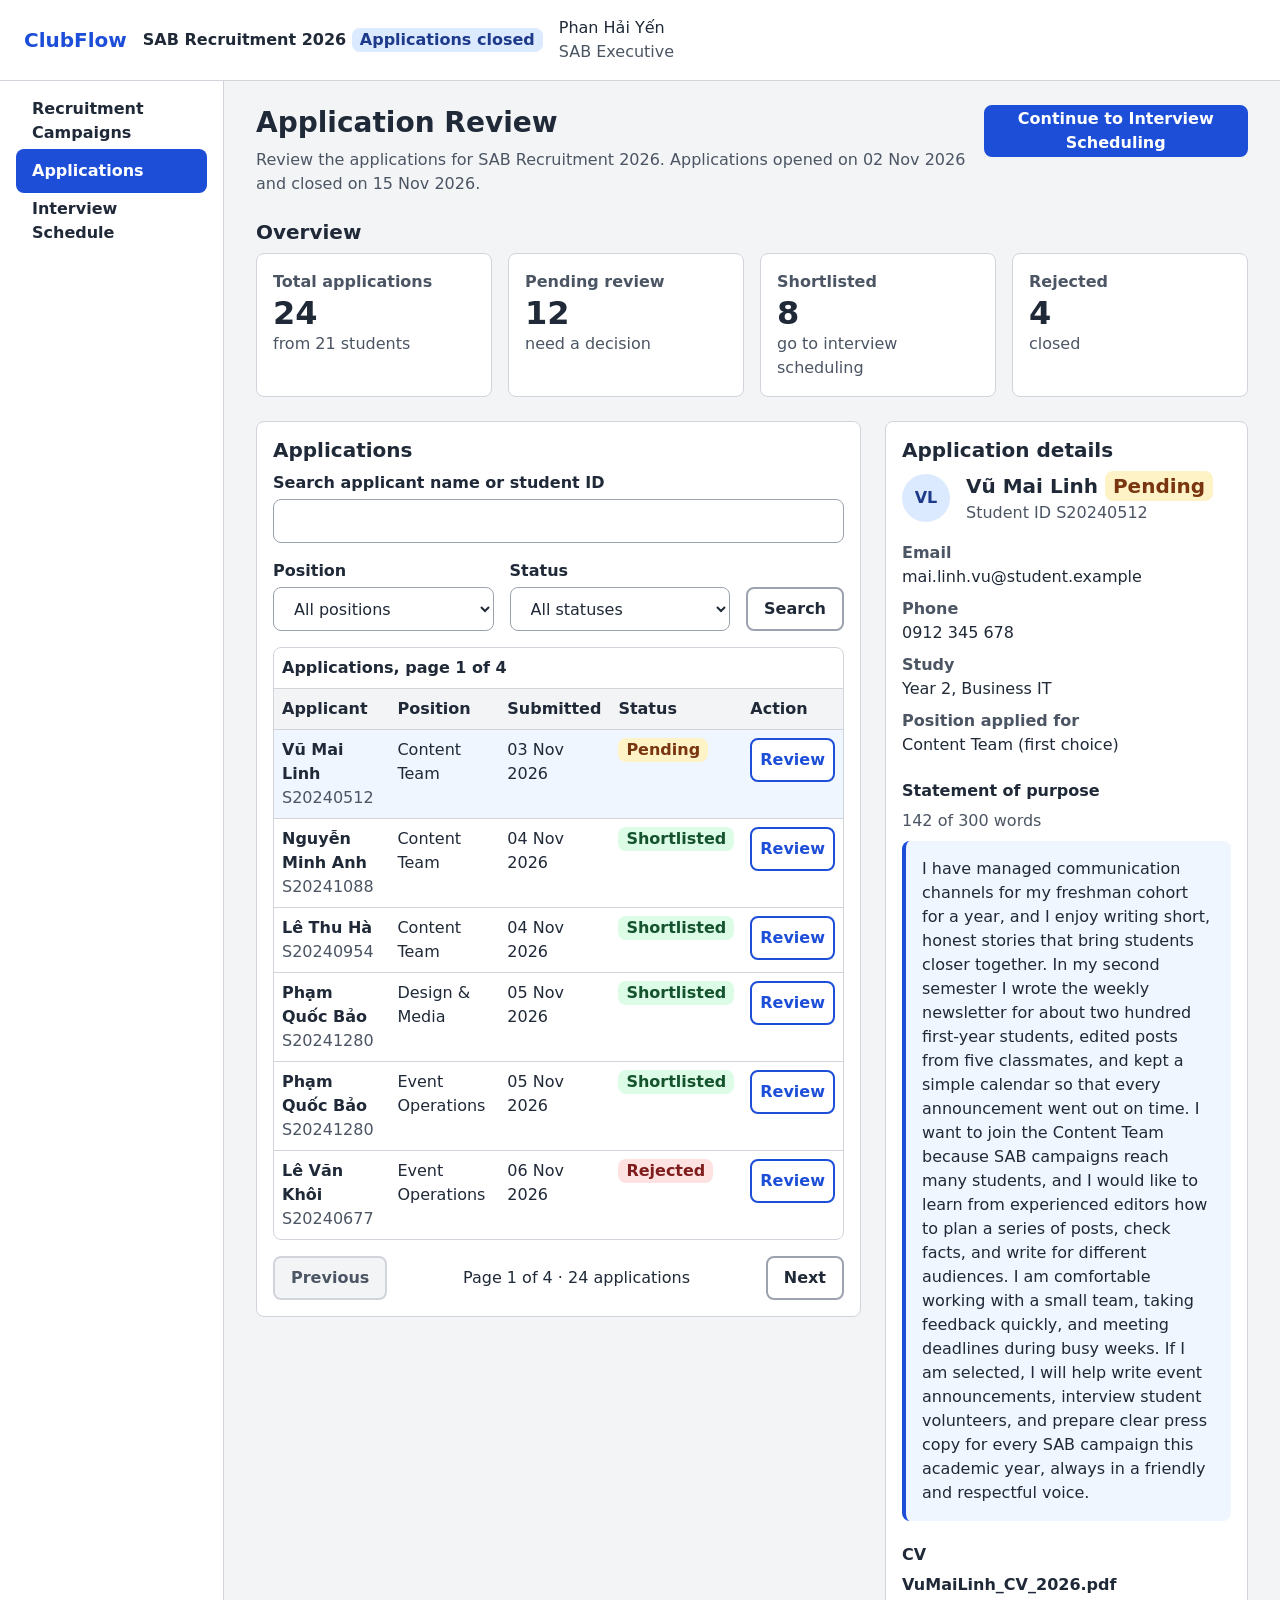
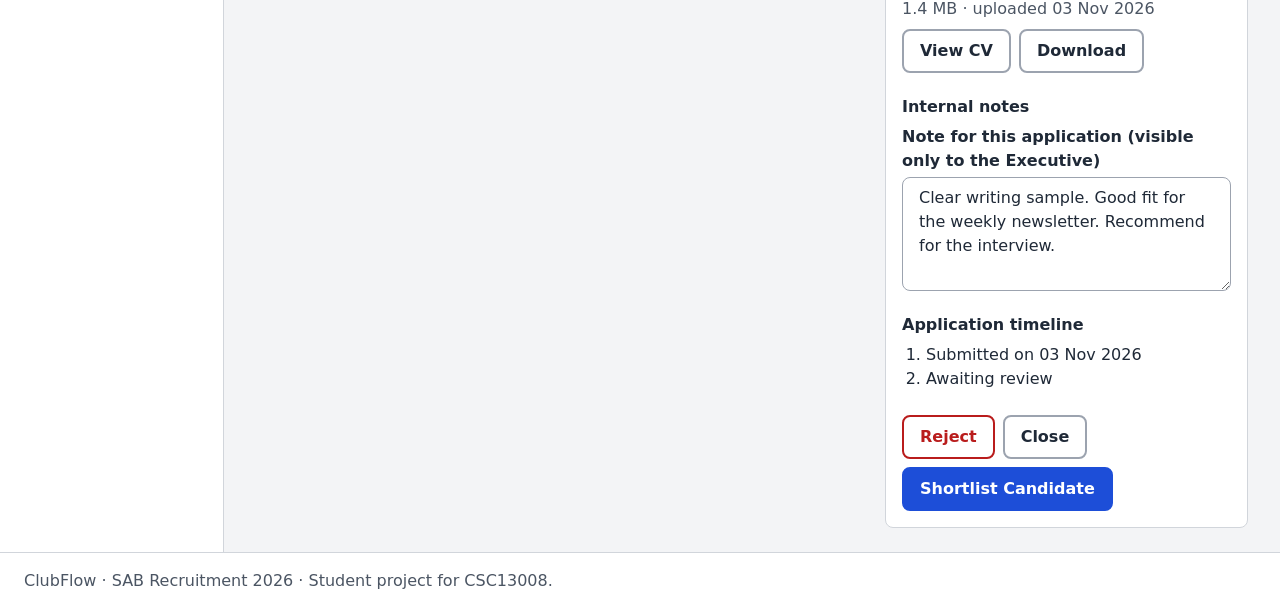
==== applications.html @ 3f6d78a5 "feat(applications): add applications.html layout and base CSS framework" ====
<!DOCTYPE html>
<html lang="en">
<head>
  <meta charset="utf-8">
  <meta name="viewport" content="width=device-width, initial-scale=1">
  <title>Application Review — ClubFlow</title>
  <link rel="stylesheet" href="css/styles.css">
</head>
<body>
  <header class="app-header">
    <p class="brand">ClubFlow</p>
    <p class="campaign-name">SAB Recruitment 2026 <span class="badge badge-info">Applications closed</span></p>
    <p class="user">Phan Hải Yến <span class="user-role">SAB Executive</span></p>
  </header>

  <nav class="app-nav" aria-label="Main">
    <ul class="nav-list">
      <li><a class="nav-link" href="index.html">Recruitment Campaigns</a></li>
      <li><a class="nav-link" href="applications.html" aria-current="page">Applications</a></li>
      <li><a class="nav-link" href="schedule.html">Interview Schedule</a></li>
    </ul>
  </nav>

  <main class="app-main">
    <div class="page-title">
      <div>
        <h1>Application Review</h1>
        <p class="lead">Review the applications for SAB Recruitment 2026. Applications opened on 02 Nov 2026 and closed on 15 Nov 2026.</p>
      </div>
      <a class="button button-primary" href="schedule.html">Continue to Interview Scheduling</a>
    </div>

    <section aria-labelledby="overview-title">
      <h2 id="overview-title">Overview</h2>
      <dl class="stats">
        <div class="card stat">
          <dt>Total applications</dt>
          <dd class="stat-value">24</dd>
          <dd class="stat-note">from 21 students</dd>
        </div>
        <div class="card stat">
          <dt>Pending review</dt>
          <dd class="stat-value">12</dd>
          <dd class="stat-note">need a decision</dd>
        </div>
        <div class="card stat">
          <dt>Shortlisted</dt>
          <dd class="stat-value">8</dd>
          <dd class="stat-note">go to interview scheduling</dd>
        </div>
        <div class="card stat">
          <dt>Rejected</dt>
          <dd class="stat-value">4</dd>
          <dd class="stat-note">closed</dd>
        </div>
      </dl>
    </section>

    <div class="review">
      <section class="review-list card" aria-labelledby="list-title">
        <h2 id="list-title">Applications</h2>

        <form class="filters" role="search" aria-label="Filter applications">
          <div class="field">
            <label for="search">Search applicant name or student ID</label>
            <input id="search" name="search" type="search">
          </div>
          <div class="field">
            <label for="position">Position</label>
            <select id="position" name="position">
              <option>All positions</option>
              <option>Content Team</option>
              <option>Event Operations</option>
              <option>Design &amp; Media</option>
            </select>
          </div>
          <div class="field">
            <label for="status">Status</label>
            <select id="status" name="status">
              <option>All statuses</option>
              <option>Pending</option>
              <option>Shortlisted</option>
              <option>Rejected</option>
            </select>
          </div>
          <button class="button button-secondary" type="button">Search</button>
        </form>

        <div class="table-wrap" role="region" aria-labelledby="table-caption" tabindex="0">
          <table>
            <caption id="table-caption">Applications, page 1 of 4</caption>
            <thead>
              <tr>
                <th scope="col">Applicant</th>
                <th scope="col">Position</th>
                <th scope="col">Submitted</th>
                <th scope="col">Status</th>
                <th scope="col">Action</th>
              </tr>
            </thead>
            <tbody>
              <tr class="is-open">
                <th scope="row">Vũ Mai Linh<span class="cell-sub">S20240512</span></th>
                <td>Content Team</td>
                <td>03 Nov 2026</td>
                <td><span class="badge badge-pending">Pending</span></td>
                <td><button class="button button-small" type="button" aria-label="Review Vũ Mai Linh, Content Team">Review</button></td>
              </tr>
              <tr>
                <th scope="row">Nguyễn Minh Anh<span class="cell-sub">S20241088</span></th>
                <td>Content Team</td>
                <td>04 Nov 2026</td>
                <td><span class="badge badge-ok">Shortlisted</span></td>
                <td><button class="button button-small" type="button" aria-label="Review Nguyễn Minh Anh, Content Team">Review</button></td>
              </tr>
              <tr>
                <th scope="row">Lê Thu Hà<span class="cell-sub">S20240954</span></th>
                <td>Content Team</td>
                <td>04 Nov 2026</td>
                <td><span class="badge badge-ok">Shortlisted</span></td>
                <td><button class="button button-small" type="button" aria-label="Review Lê Thu Hà, Content Team">Review</button></td>
              </tr>
              <tr>
                <th scope="row">Phạm Quốc Bảo<span class="cell-sub">S20241280</span></th>
                <td>Design &amp; Media</td>
                <td>05 Nov 2026</td>
                <td><span class="badge badge-ok">Shortlisted</span></td>
                <td><button class="button button-small" type="button" aria-label="Review Phạm Quốc Bảo, Design and Media">Review</button></td>
              </tr>
              <tr>
                <th scope="row">Phạm Quốc Bảo<span class="cell-sub">S20241280</span></th>
                <td>Event Operations</td>
                <td>05 Nov 2026</td>
                <td><span class="badge badge-ok">Shortlisted</span></td>
                <td><button class="button button-small" type="button" aria-label="Review Phạm Quốc Bảo, Event Operations">Review</button></td>
              </tr>
              <tr>
                <th scope="row">Lê Văn Khôi<span class="cell-sub">S20240677</span></th>
                <td>Event Operations</td>
                <td>06 Nov 2026</td>
                <td><span class="badge badge-no">Rejected</span></td>
                <td><button class="button button-small" type="button" aria-label="Review Lê Văn Khôi, Event Operations">Review</button></td>
              </tr>
            </tbody>
          </table>
        </div>

        <nav class="pager" aria-label="Application pages">
          <button class="button button-secondary" type="button" disabled>Previous</button>
          <p class="pager-info">Page 1 of 4 · 24 applications</p>
          <button class="button button-secondary" type="button">Next</button>
        </nav>
      </section>

      <section class="review-detail card" aria-labelledby="detail-title">
        <h2 id="detail-title">Application details</h2>
        <div class="person">
          <span class="avatar" aria-hidden="true">VL</span>
          <div>
            <p class="person-name">Vũ Mai Linh <span class="badge badge-pending">Pending</span></p>
            <p class="person-id">Student ID S20240512</p>
          </div>
        </div>
        <dl class="facts">
          <div><dt>Email</dt><dd>mai.linh.vu@student.example</dd></div>
          <div><dt>Phone</dt><dd>0912 345 678</dd></div>
          <div><dt>Study</dt><dd>Year 2, Business IT</dd></div>
          <div><dt>Position applied for</dt><dd>Content Team (first choice)</dd></div>
        </dl>

        <h3>Statement of purpose</h3>
        <p class="meta">142 of 300 words</p>
        <blockquote class="statement">
          <p>I have managed communication channels for my freshman cohort for a year, and I enjoy writing short, honest stories that bring students closer together. In my second semester I wrote the weekly newsletter for about two hundred first-year students, edited posts from five classmates, and kept a simple calendar so that every announcement went out on time. I want to join the Content Team because SAB campaigns reach many students, and I would like to learn from experienced editors how to plan a series of posts, check facts, and write for different audiences. I am comfortable working with a small team, taking feedback quickly, and meeting deadlines during busy weeks. If I am selected, I will help write event announcements, interview student volunteers, and prepare clear press copy for every SAB campaign this academic year, always in a friendly and respectful voice.</p>
        </blockquote>

        <h3>CV</h3>
        <div class="file">
          <p class="file-name">VuMaiLinh_CV_2026.pdf <span class="meta">1.4 MB · uploaded 03 Nov 2026</span></p>
          <div class="file-actions">
            <button class="button button-secondary" type="button">View CV</button>
            <button class="button button-secondary" type="button">Download</button>
          </div>
        </div>

        <h3>Internal notes</h3>
        <div class="field">
          <label for="notes">Note for this application (visible only to the Executive)</label>
          <textarea id="notes" name="notes" rows="4">Clear writing sample. Good fit for the weekly newsletter. Recommend for the interview.</textarea>
        </div>

        <h3>Application timeline</h3>
        <ol class="timeline">
          <li>Submitted on 03 Nov 2026</li>
          <li>Awaiting review</li>
        </ol>

        <div class="actions">
          <button class="button button-danger" type="button">Reject</button>
          <button class="button button-secondary" type="button">Close</button>
          <button class="button button-primary" type="button">Shortlist Candidate</button>
        </div>
      </section>
    </div>
  </main>

  <footer class="app-footer">
    <p>ClubFlow · SAB Recruitment 2026 · Student project for CSC13008.</p>
  </footer>
</body>
</html>
---- css/styles.css ----
/* ClubFlow prototype styles. Plain CSS, mobile first (360 px base),
   breakpoints at 768 px and 1280 px (min-width only). */

/* 1. Tokens: one spacing scale and one set of colours */
:root {
  --space-1: 4px;
  --space-2: 8px;
  --space-3: 16px;
  --space-4: 24px;
  --space-5: 32px;
  --space-6: 48px;

  --color-bg: #f3f4f6;
  --color-surface: #ffffff;
  --color-text: #1f2937;
  --color-muted: #4b5563;
  --color-border: #9ca3af;
  --color-line: #d1d5db;
  --color-primary: #1d4ed8;
  --color-primary-dark: #1e40af;
  --color-on-primary: #ffffff;
  --color-danger: #b91c1c;
  --color-focus: #1e3a8a;

  --radius: 8px;
  --control-height: 44px;
}

/* 2. Base */
* {
  box-sizing: border-box;
}

html {
  font-size: 100%;
}

body {
  margin: 0;
  font-family: system-ui, -apple-system, "Segoe UI", Roboto, Arial, sans-serif;
  font-size: 1rem;
  line-height: 1.5;
  color: var(--color-text);
  background: var(--color-bg);
  display: grid;
  grid-template-columns: minmax(0, 1fr);
  grid-template-areas:
    "header"
    "nav"
    "main"
    "footer";
  min-height: 100vh;
  grid-template-rows: auto auto 1fr auto;
}

h1,
h2,
h3 {
  margin: 0 0 var(--space-2);
  line-height: 1.25;
}

h1 {
  font-size: 1.75rem;
}

h2 {
  font-size: 1.25rem;
}

h3 {
  font-size: 1rem;
  margin-top: var(--space-4);
}

p {
  margin: 0 0 var(--space-2);
}

img,
table {
  max-width: 100%;
}

a {
  color: var(--color-primary);
}

:focus-visible {
  outline: 3px solid var(--color-focus);
  outline-offset: 2px;
}

/* 3. App shell: header, nav, main, footer */
.app-header {
  grid-area: header;
  display: flex;
  flex-wrap: wrap;
  align-items: center;
  gap: var(--space-1) var(--space-3);
  padding: var(--space-3);
  background: var(--color-surface);
  border-bottom: 1px solid var(--color-line);
}

.app-header p {
  margin: 0;
}

.brand {
  font-weight: 700;
  font-size: 1.25rem;
  color: var(--color-primary);
}

.campaign-name {
  font-weight: 600;
}

.user {
  margin-left: auto;
}

.user-role {
  display: block;
  color: var(--color-muted);
}

.app-nav {
  grid-area: nav;
  background: var(--color-surface);
  border-bottom: 1px solid var(--color-line);
}

.nav-list {
  display: flex;
  flex-wrap: wrap;
  gap: var(--space-1) var(--space-2);
  list-style: none;
  margin: 0;
  padding: var(--space-2) var(--space-3);
}

.nav-link {
  display: flex;
  align-items: center;
  min-height: var(--control-height);
  padding: 0 var(--space-3);
  border-radius: var(--radius);
  color: var(--color-text);
  text-decoration: none;
  font-weight: 600;
}

.nav-link:hover {
  background: var(--color-bg);
}

.nav-link[aria-current="page"] {
  background: var(--color-primary);
  color: var(--color-on-primary);
}

.app-main {
  grid-area: main;
  min-width: 0;
  padding: var(--space-3);
}

.app-footer {
  grid-area: footer;
  padding: var(--space-3);
  border-top: 1px solid var(--color-line);
  background: var(--color-surface);
  color: var(--color-muted);
}

.app-footer p {
  margin: 0;
}

/* 4. Components */
.page-title {
  display: flex;
  flex-direction: column;
  gap: var(--space-3);
  margin-bottom: var(--space-4);
}

.lead {
  color: var(--color-muted);
  margin: 0;
}

.card {
  background: var(--color-surface);
  border: 1px solid var(--color-line);
  border-radius: var(--radius);
  padding: var(--space-3);
}

.button {
  display: inline-flex;
  align-items: center;
  justify-content: center;
  min-height: var(--control-height);
  padding: 0 var(--space-3);
  border: 2px solid var(--color-primary);
  border-radius: var(--radius);
  background: var(--color-surface);
  color: var(--color-primary);
  font: inherit;
  font-weight: 600;
  text-align: center;
  text-decoration: none;
  cursor: pointer;
}

.button:hover {
  background: var(--color-bg);
}

.button-primary {
  background: var(--color-primary);
  color: var(--color-on-primary);
}

.button-primary:hover {
  background: var(--color-primary-dark);
}

.button-secondary {
  border-color: var(--color-border);
  color: var(--color-text);
}

.button-danger {
  border-color: var(--color-danger);
  color: var(--color-danger);
}

.button-small {
  padding: 0 var(--space-2);
}

.button:disabled {
  color: var(--color-muted);
  border-color: var(--color-line);
  background: var(--color-bg);
  cursor: not-allowed;
}

.badge {
  display: inline-block;
  padding: 0 var(--space-2);
  border-radius: var(--radius);
  font-weight: 600;
  white-space: nowrap;
}

.badge-pending {
  background: #fef3c7;
  color: #78350f;
}

.badge-ok {
  background: #dcfce7;
  color: #14532d;
}

.badge-no {
  background: #fee2e2;
  color: #7f1d1d;
}

.badge-info {
  background: #dbeafe;
  color: #1e3a8a;
}

.field {
  display: flex;
  flex-direction: column;
  gap: var(--space-1);
  min-width: 0;
}

.field label {
  font-weight: 600;
}

.field input,
.field select,
.field textarea {
  width: 100%;
  min-height: var(--control-height);
  padding: var(--space-2) var(--space-3);
  border: 1px solid var(--color-border);
  border-radius: var(--radius);
  background: var(--color-surface);
  color: var(--color-text);
  font: inherit;
}

.field textarea {
  resize: vertical;
}

.meta {
  color: var(--color-muted);
}

/* Statistics */
.stats {
  display: grid;
  grid-template-columns: minmax(0, 1fr);
  gap: var(--space-3);
  margin: 0 0 var(--space-4);
}

.stat dt {
  font-weight: 600;
  color: var(--color-muted);
}

.stat dd {
  margin: 0;
}

.stat-value {
  font-size: 2rem;
  font-weight: 700;
  line-height: 1.2;
}

.stat-note {
  color: var(--color-muted);
}

/* Tables: the wrapper scrolls, the page does not */
.table-wrap {
  overflow-x: auto;
  border: 1px solid var(--color-line);
  border-radius: var(--radius);
}

table {
  width: 100%;
  border-collapse: collapse;
}

caption {
  padding: var(--space-2);
  text-align: left;
  font-weight: 600;
}

th,
td {
  padding: var(--space-2);
  border-top: 1px solid var(--color-line);
  text-align: left;
  vertical-align: top;
}

thead th {
  background: var(--color-bg);
}

tbody th {
  font-weight: 600;
}

.cell-sub {
  display: block;
  font-weight: 400;
  color: var(--color-muted);
}

tr.is-open {
  background: #eff6ff;
}

/* Application Review */
.review {
  display: grid;
  grid-template-columns: minmax(0, 1fr);
  gap: var(--space-4);
}

.filters {
  display: grid;
  grid-template-columns: minmax(0, 1fr);
  gap: var(--space-3);
  align-items: end;
  margin-bottom: var(--space-3);
}

.pager {
  display: flex;
  flex-wrap: wrap;
  align-items: center;
  justify-content: space-between;
  gap: var(--space-2);
  margin-top: var(--space-3);
}

.pager-info {
  margin: 0;
}

.person {
  display: flex;
  align-items: center;
  gap: var(--space-3);
  margin-bottom: var(--space-3);
}

.avatar {
  display: inline-flex;
  align-items: center;
  justify-content: center;
  flex: none;
  width: var(--space-6);
  height: var(--space-6);
  border-radius: 50%;
  background: #dbeafe;
  color: #1e3a8a;
  font-weight: 700;
}

.person-name {
  margin: 0;
  font-weight: 700;
  font-size: 1.25rem;
}

.person-id {
  margin: 0;
  color: var(--color-muted);
}

.facts {
  display: grid;
  gap: var(--space-2);
  margin: 0;
}

.facts div {
  display: flex;
  flex-direction: column;
}

.facts dt {
  font-weight: 600;
  color: var(--color-muted);
}

.facts dd {
  margin: 0;
  overflow-wrap: anywhere;
}

.statement {
  margin: 0;
  padding: var(--space-3);
  border-left: 4px solid var(--color-primary);
  background: #eff6ff;
  border-radius: var(--radius);
}

.statement p {
  margin: 0;
}

.file {
  display: flex;
  flex-direction: column;
  gap: var(--space-2);
}

.file-name {
  margin: 0;
  font-weight: 600;
  overflow-wrap: anywhere;
}

.file-name .meta {
  display: block;
  font-weight: 400;
}

.file-actions,
.actions {
  display: flex;
  flex-wrap: wrap;
  gap: var(--space-2);
}

.actions {
  margin-top: var(--space-4);
}

.timeline {
  margin: 0;
  padding-left: var(--space-4);
}

/* 5. Tablet: 768 px and up */
@media (min-width: 768px) {
  .app-header,
  .nav-list,
  .app-main,
  .app-footer {
    padding-left: var(--space-4);
    padding-right: var(--space-4);
  }

  .page-title {
    flex-direction: row;
    align-items: flex-start;
    justify-content: space-between;
  }

  .stats {
    grid-template-columns: repeat(2, minmax(0, 1fr));
  }

  .filters {
    grid-template-columns: repeat(2, minmax(0, 1fr));
  }

  .facts {
    grid-template-columns: repeat(2, minmax(0, 1fr));
  }

  .file {
    flex-direction: row;
    align-items: center;
    justify-content: space-between;
  }
}

/* 6. Laptop: 1280 px and up */
@media (min-width: 1280px) {
  body {
    grid-template-columns: 14rem minmax(0, 1fr);
    grid-template-areas:
      "header header"
      "nav main"
      "footer footer";
    grid-template-rows: auto 1fr auto;
  }

  .app-nav {
    border-bottom: 0;
    border-right: 1px solid var(--color-line);
  }

  .nav-list {
    flex-direction: column;
    flex-wrap: nowrap;
    padding: var(--space-3);
  }

  .app-main {
    padding: var(--space-4) var(--space-5);
  }

  .stats {
    grid-template-columns: repeat(4, minmax(0, 1fr));
  }

  .review {
    grid-template-columns: minmax(0, 5fr) minmax(0, 3fr);
    align-items: start;
  }

  .filters {
    grid-template-columns: repeat(2, minmax(0, 1fr)) auto;
  }

  .filters .field:first-child {
    grid-column: 1 / -1;
  }

  .facts {
    grid-template-columns: minmax(0, 1fr);
  }

  .file {
    flex-direction: column;
    align-items: flex-start;
  }
}
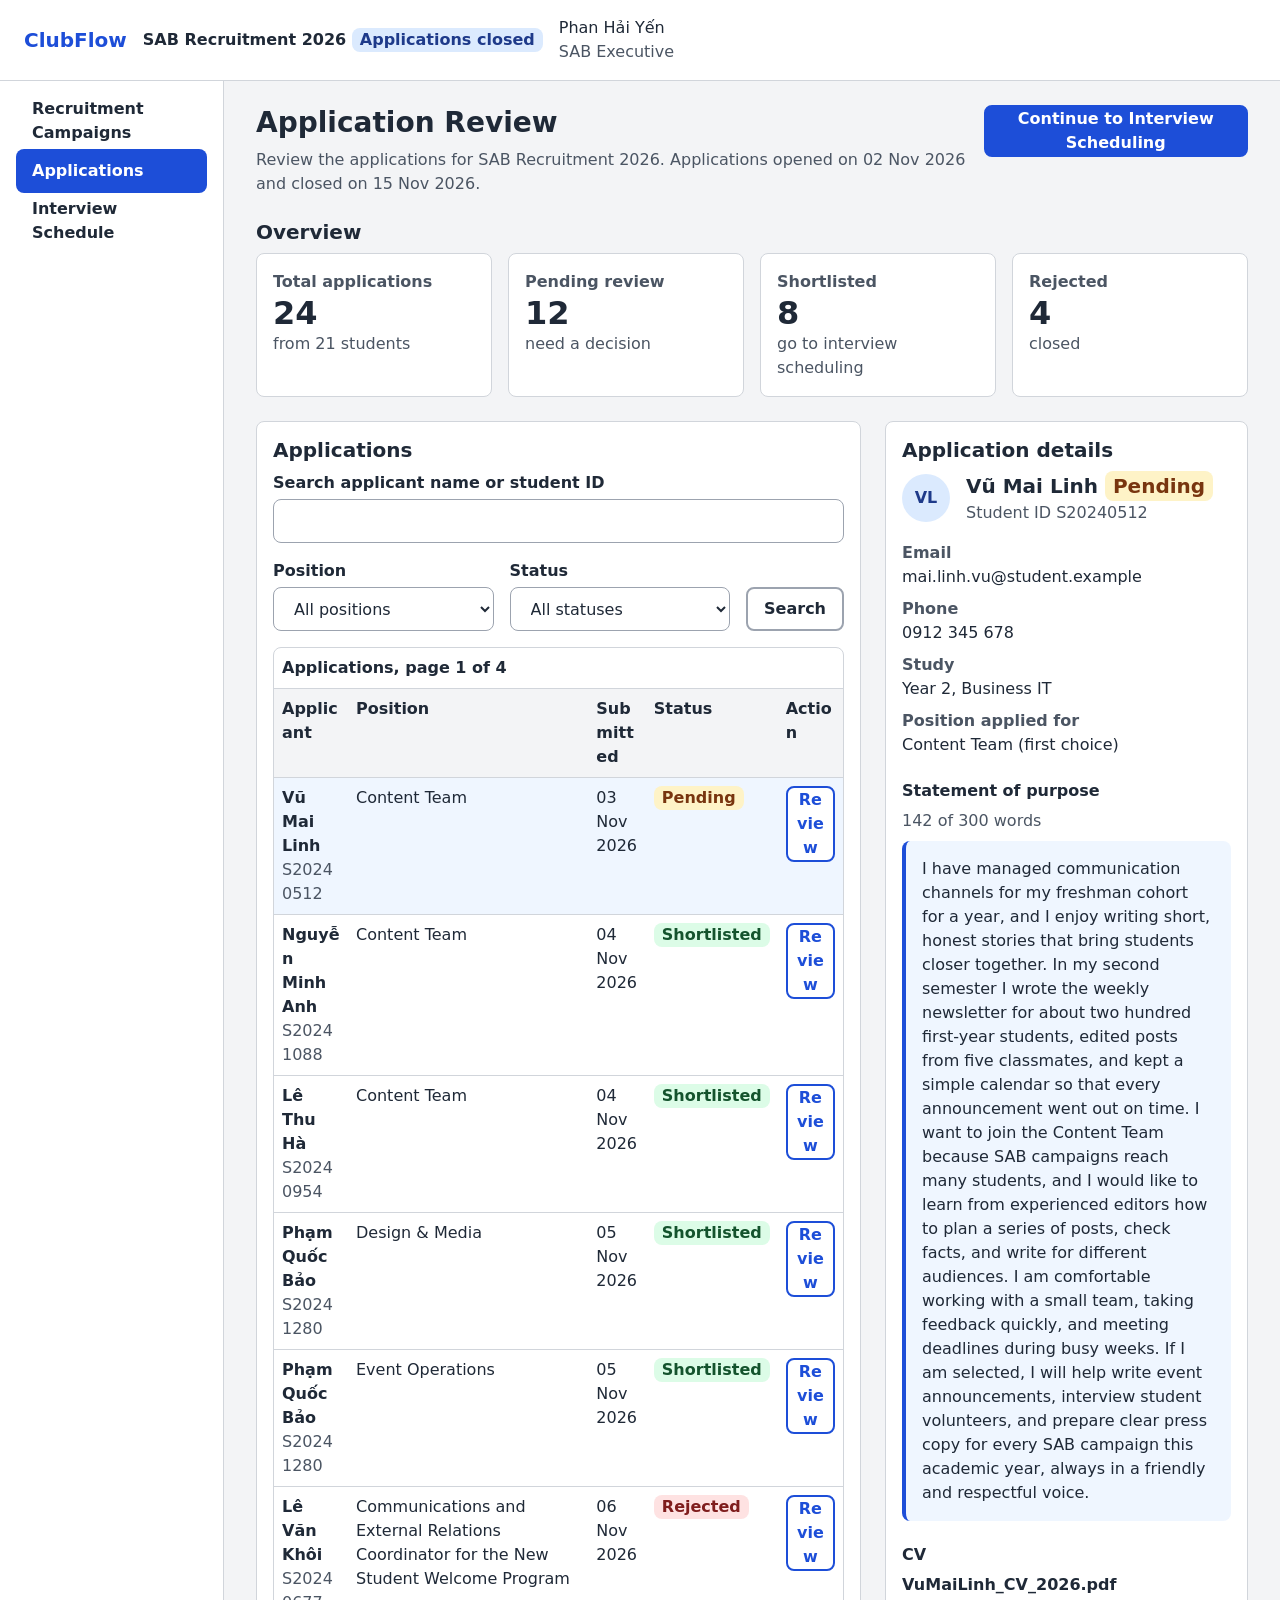
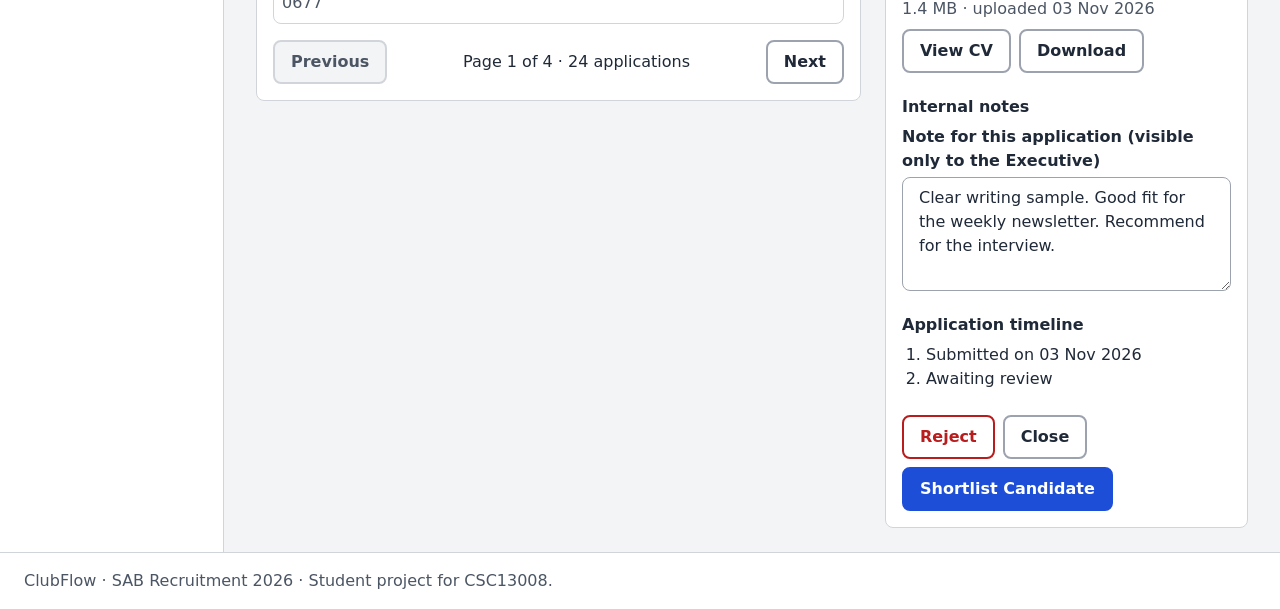
==== commit 910eb27c: "feat(applications): add long Vietnamese position title, wrap long text in table cells" ====
--- a/applications.html
+++ b/applications.html
@@ -1,11 +1,13 @@
 <!DOCTYPE html>
 <html lang="en">
+
 <head>
   <meta charset="utf-8">
   <meta name="viewport" content="width=device-width, initial-scale=1">
   <title>Application Review — ClubFlow</title>
   <link rel="stylesheet" href="css/styles.css">
 </head>
+
 <body>
   <header class="app-header">
     <p class="brand">ClubFlow</p>
@@ -25,7 +27,8 @@
     <div class="page-title">
       <div>
         <h1>Application Review</h1>
-        <p class="lead">Review the applications for SAB Recruitment 2026. Applications opened on 02 Nov 2026 and closed on 15 Nov 2026.</p>
+        <p class="lead">Review the applications for SAB Recruitment 2026. Applications opened on 02 Nov 2026 and closed
+          on 15 Nov 2026.</p>
       </div>
       <a class="button button-primary" href="schedule.html">Continue to Interview Scheduling</a>
     </div>
@@ -104,42 +107,49 @@
                 <td>Content Team</td>
                 <td>03 Nov 2026</td>
                 <td><span class="badge badge-pending">Pending</span></td>
-                <td><button class="button button-small" type="button" aria-label="Review Vũ Mai Linh, Content Team">Review</button></td>
+                <td><button class="button button-small" type="button"
+                    aria-label="Review Vũ Mai Linh, Content Team">Review</button></td>
               </tr>
               <tr>
                 <th scope="row">Nguyễn Minh Anh<span class="cell-sub">S20241088</span></th>
                 <td>Content Team</td>
                 <td>04 Nov 2026</td>
                 <td><span class="badge badge-ok">Shortlisted</span></td>
-                <td><button class="button button-small" type="button" aria-label="Review Nguyễn Minh Anh, Content Team">Review</button></td>
+                <td><button class="button button-small" type="button"
+                    aria-label="Review Nguyễn Minh Anh, Content Team">Review</button></td>
               </tr>
               <tr>
                 <th scope="row">Lê Thu Hà<span class="cell-sub">S20240954</span></th>
                 <td>Content Team</td>
                 <td>04 Nov 2026</td>
                 <td><span class="badge badge-ok">Shortlisted</span></td>
-                <td><button class="button button-small" type="button" aria-label="Review Lê Thu Hà, Content Team">Review</button></td>
+                <td><button class="button button-small" type="button"
+                    aria-label="Review Lê Thu Hà, Content Team">Review</button></td>
               </tr>
               <tr>
                 <th scope="row">Phạm Quốc Bảo<span class="cell-sub">S20241280</span></th>
                 <td>Design &amp; Media</td>
                 <td>05 Nov 2026</td>
                 <td><span class="badge badge-ok">Shortlisted</span></td>
-                <td><button class="button button-small" type="button" aria-label="Review Phạm Quốc Bảo, Design and Media">Review</button></td>
+                <td><button class="button button-small" type="button"
+                    aria-label="Review Phạm Quốc Bảo, Design and Media">Review</button></td>
               </tr>
               <tr>
                 <th scope="row">Phạm Quốc Bảo<span class="cell-sub">S20241280</span></th>
                 <td>Event Operations</td>
                 <td>05 Nov 2026</td>
                 <td><span class="badge badge-ok">Shortlisted</span></td>
-                <td><button class="button button-small" type="button" aria-label="Review Phạm Quốc Bảo, Event Operations">Review</button></td>
+                <td><button class="button button-small" type="button"
+                    aria-label="Review Phạm Quốc Bảo, Event Operations">Review</button></td>
               </tr>
               <tr>
                 <th scope="row">Lê Văn Khôi<span class="cell-sub">S20240677</span></th>
-                <td>Event Operations</td>
+                <td>Communications and External Relations Coordinator for the New Student Welcome Program</td>
                 <td>06 Nov 2026</td>
                 <td><span class="badge badge-no">Rejected</span></td>
-                <td><button class="button button-small" type="button" aria-label="Review Lê Văn Khôi, Event Operations">Review</button></td>
+                <td><button class="button button-small" type="button"
+                    aria-label="Review Lê Văn Khôi, Communications and External Relations Coordinator for the New Student Welcome Program">Review</button>
+                </td>
               </tr>
             </tbody>
           </table>
@@ -162,16 +172,36 @@
           </div>
         </div>
         <dl class="facts">
-          <div><dt>Email</dt><dd>mai.linh.vu@student.example</dd></div>
-          <div><dt>Phone</dt><dd>0912 345 678</dd></div>
-          <div><dt>Study</dt><dd>Year 2, Business IT</dd></div>
-          <div><dt>Position applied for</dt><dd>Content Team (first choice)</dd></div>
+          <div>
+            <dt>Email</dt>
+            <dd>mai.linh.vu@student.example</dd>
+          </div>
+          <div>
+            <dt>Phone</dt>
+            <dd>0912 345 678</dd>
+          </div>
+          <div>
+            <dt>Study</dt>
+            <dd>Year 2, Business IT</dd>
+          </div>
+          <div>
+            <dt>Position applied for</dt>
+            <dd>Content Team (first choice)</dd>
+          </div>
         </dl>
 
         <h3>Statement of purpose</h3>
         <p class="meta">142 of 300 words</p>
         <blockquote class="statement">
-          <p>I have managed communication channels for my freshman cohort for a year, and I enjoy writing short, honest stories that bring students closer together. In my second semester I wrote the weekly newsletter for about two hundred first-year students, edited posts from five classmates, and kept a simple calendar so that every announcement went out on time. I want to join the Content Team because SAB campaigns reach many students, and I would like to learn from experienced editors how to plan a series of posts, check facts, and write for different audiences. I am comfortable working with a small team, taking feedback quickly, and meeting deadlines during busy weeks. If I am selected, I will help write event announcements, interview student volunteers, and prepare clear press copy for every SAB campaign this academic year, always in a friendly and respectful voice.</p>
+          <p>I have managed communication channels for my freshman cohort for a year, and I enjoy writing short, honest
+            stories that bring students closer together. In my second semester I wrote the weekly newsletter for about
+            two hundred first-year students, edited posts from five classmates, and kept a simple calendar so that every
+            announcement went out on time. I want to join the Content Team because SAB campaigns reach many students,
+            and I would like to learn from experienced editors how to plan a series of posts, check facts, and write for
+            different audiences. I am comfortable working with a small team, taking feedback quickly, and meeting
+            deadlines during busy weeks. If I am selected, I will help write event announcements, interview student
+            volunteers, and prepare clear press copy for every SAB campaign this academic year, always in a friendly and
+            respectful voice.</p>
         </blockquote>
 
         <h3>CV</h3>
@@ -186,7 +216,8 @@
         <h3>Internal notes</h3>
         <div class="field">
           <label for="notes">Note for this application (visible only to the Executive)</label>
-          <textarea id="notes" name="notes" rows="4">Clear writing sample. Good fit for the weekly newsletter. Recommend for the interview.</textarea>
+          <textarea id="notes" name="notes"
+            rows="4">Clear writing sample. Good fit for the weekly newsletter. Recommend for the interview.</textarea>
         </div>
 
         <h3>Application timeline</h3>
@@ -208,4 +239,5 @@
     <p>ClubFlow · SAB Recruitment 2026 · Student project for CSC13008.</p>
   </footer>
 </body>
-</html>
+
+</html>
--- a/css/styles.css
+++ b/css/styles.css
@@ -508,6 +508,7 @@
 
 /* 5. Tablet: 768 px and up */
 @media (min-width: 768px) {
+
   .app-header,
   .nav-list,
   .app-main,
@@ -592,4 +593,9 @@
     flex-direction: column;
     align-items: flex-start;
   }
-}
+
+  td,
+  th {
+    overflow-wrap: anywhere;
+  }
+}
